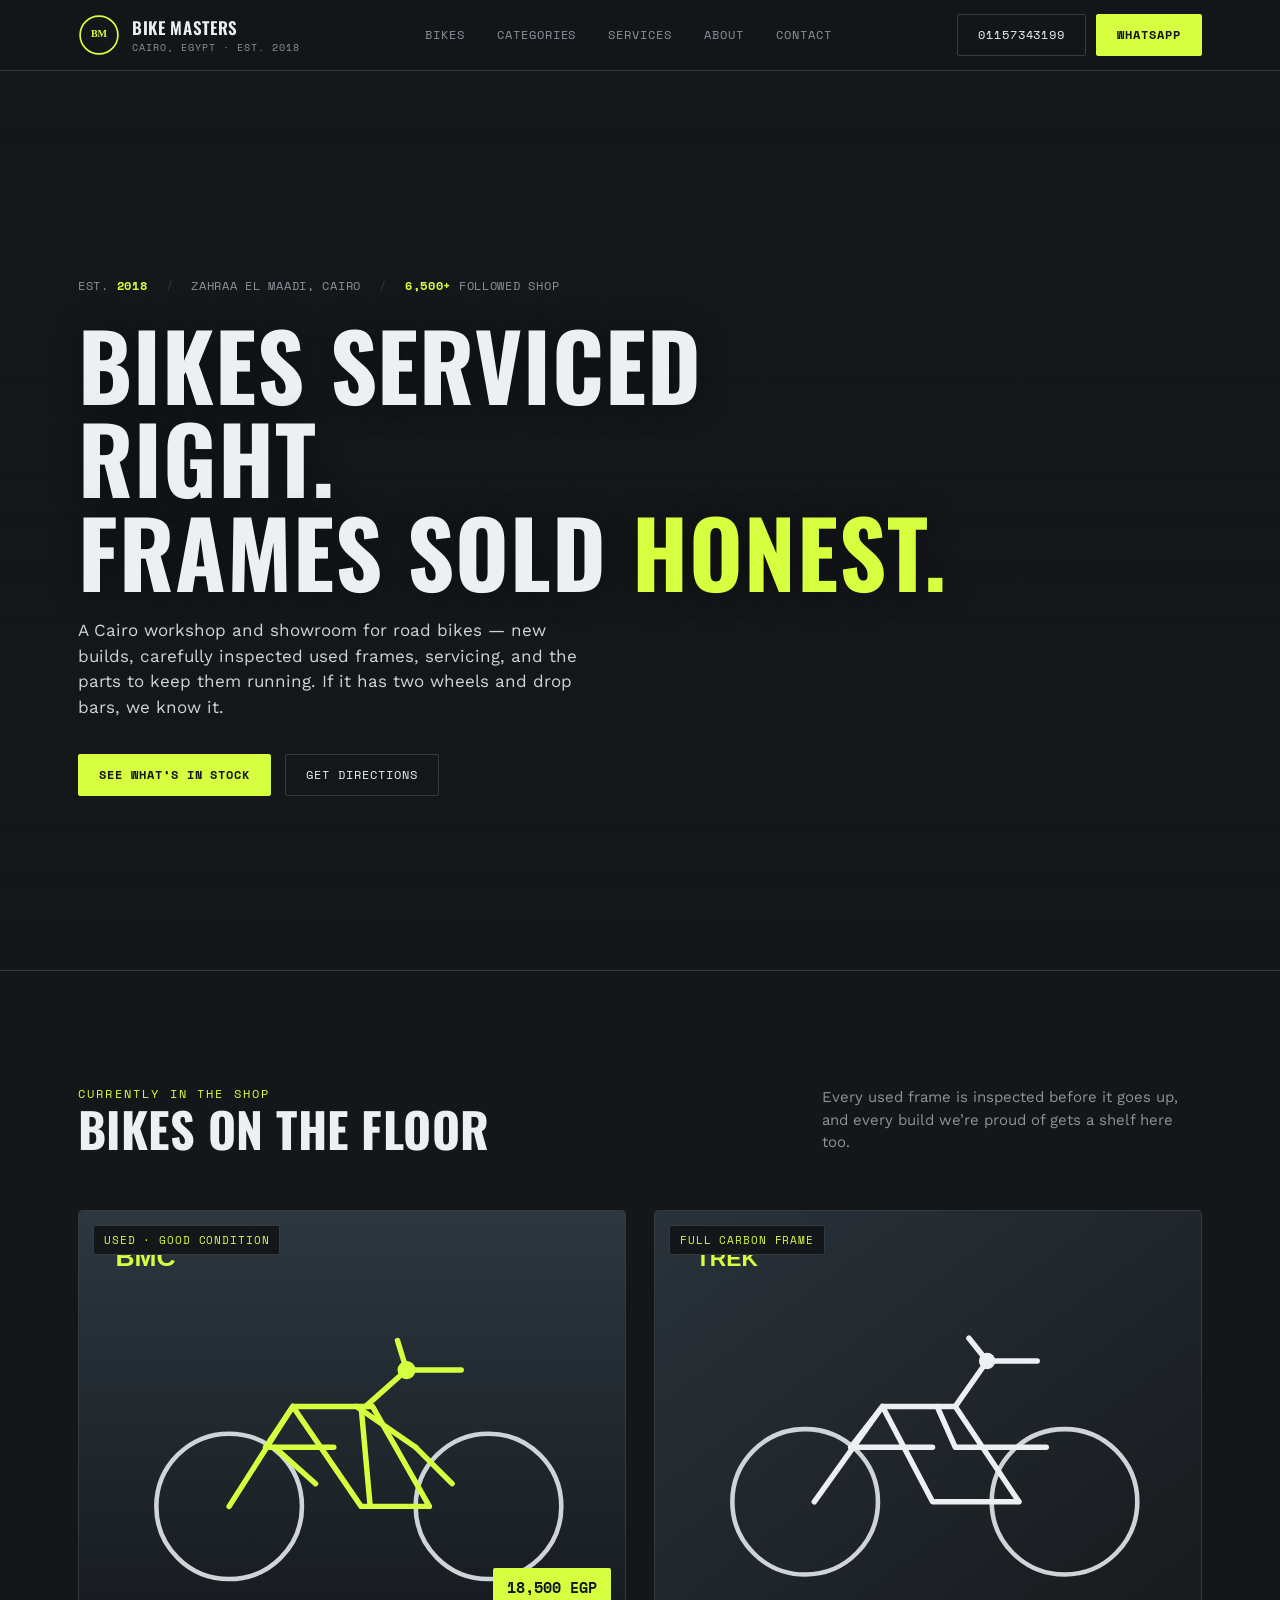
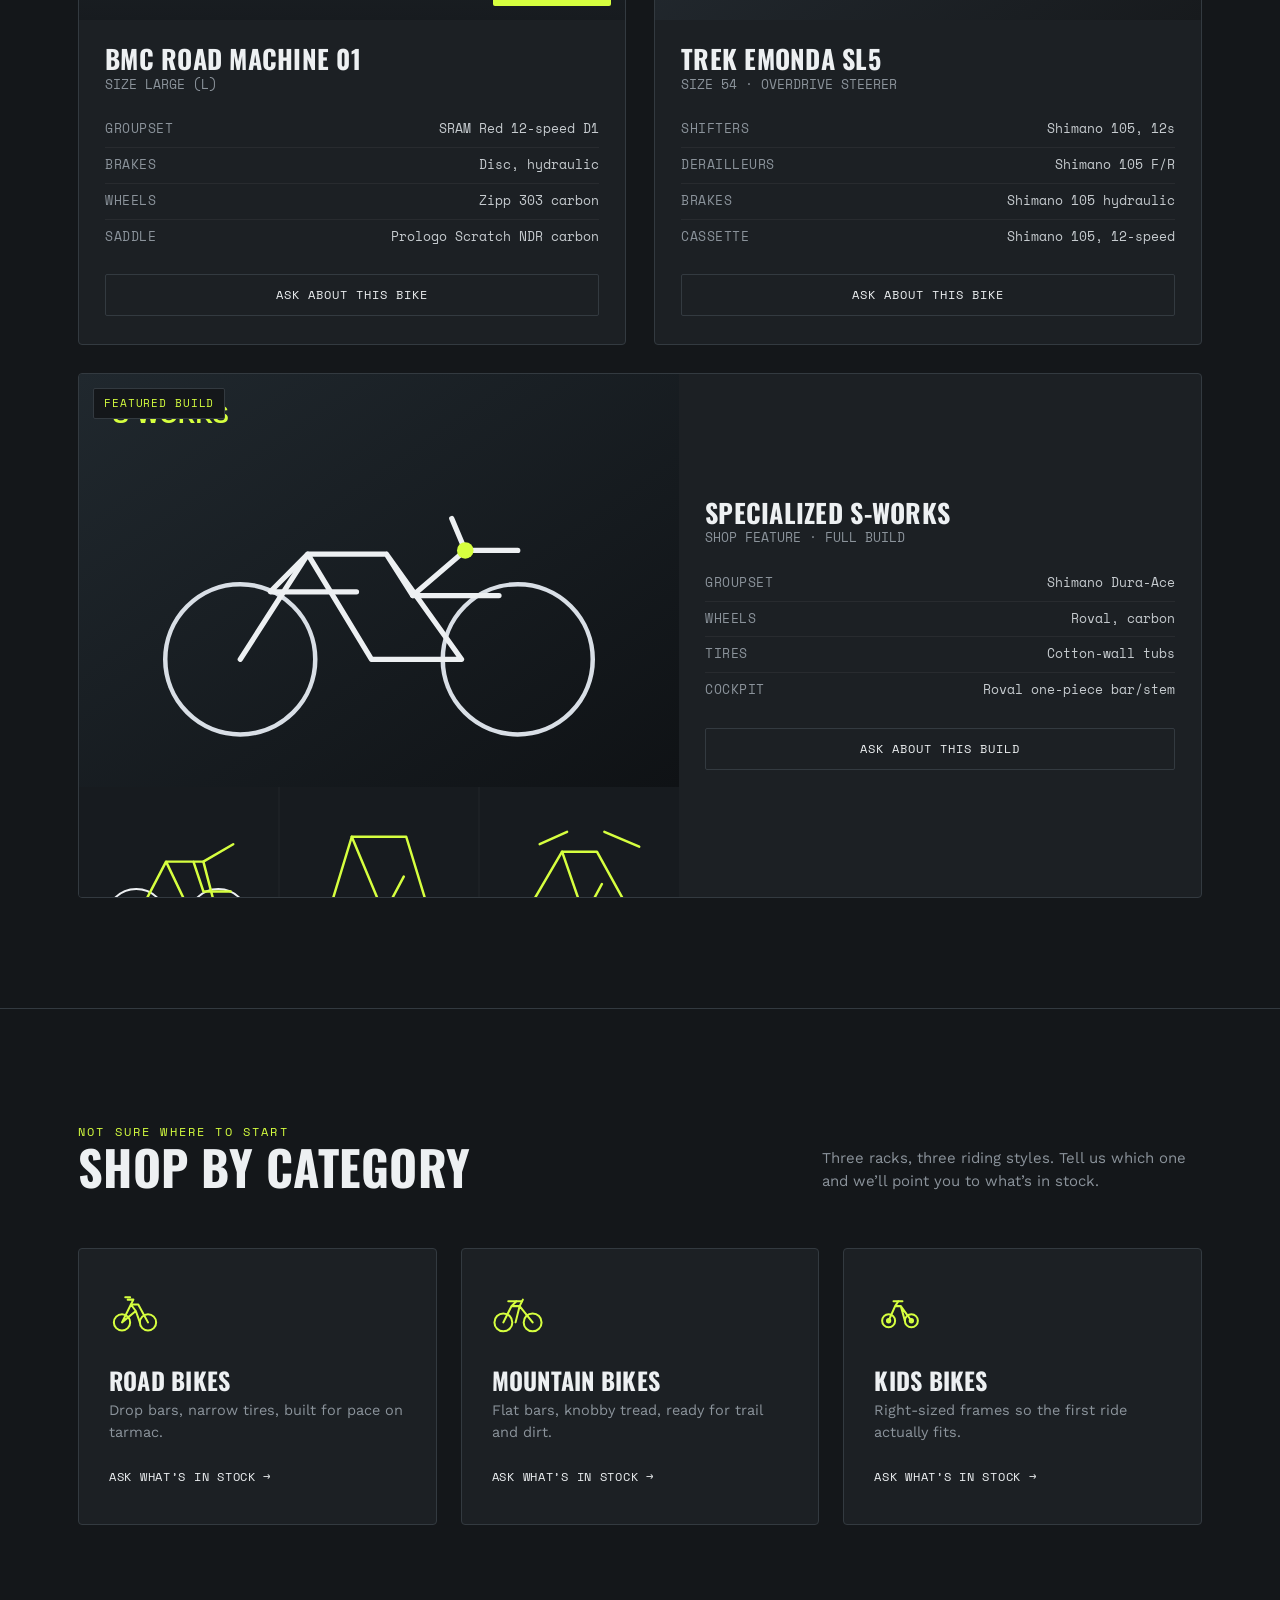
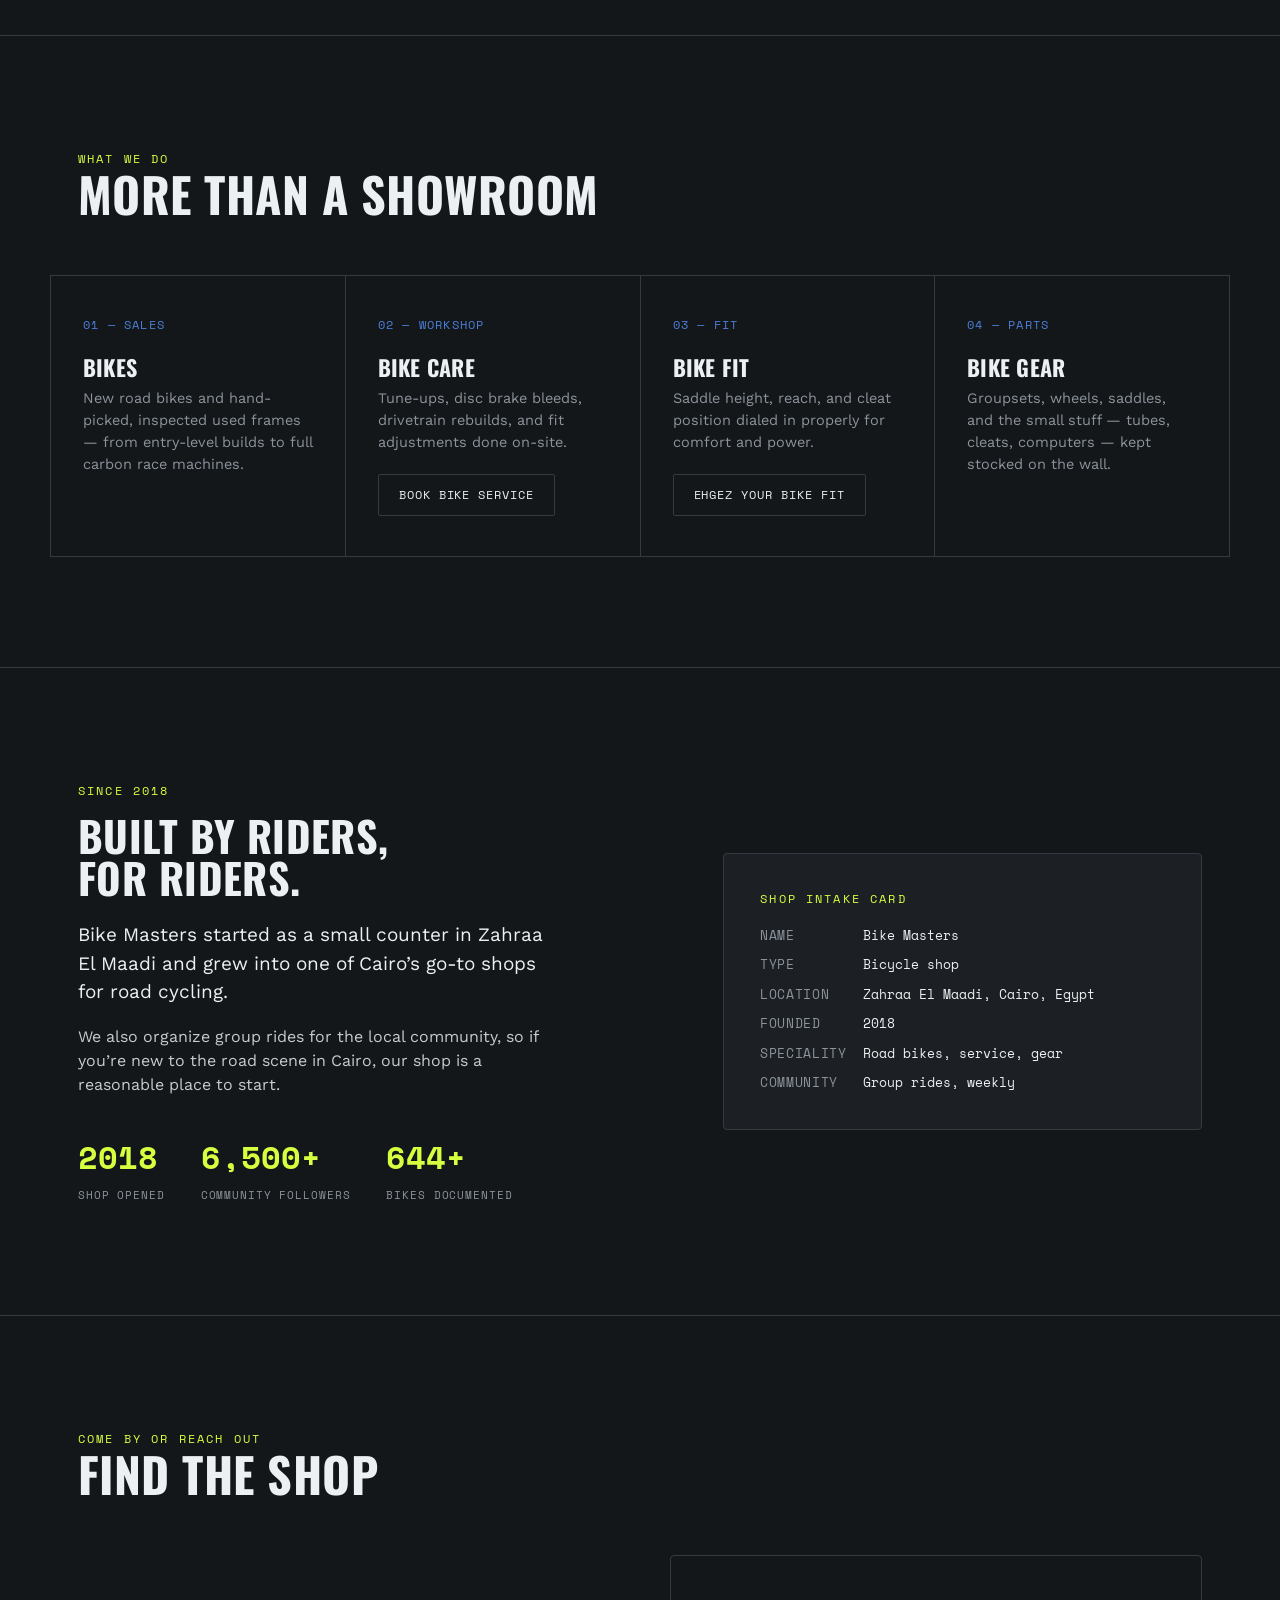
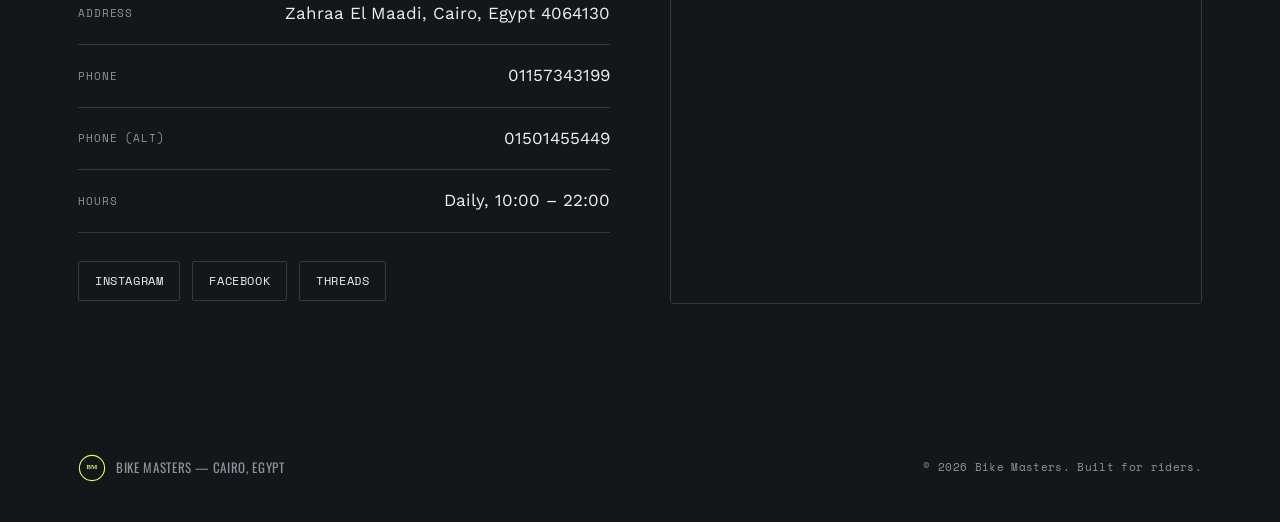
==== index.html @ 9526dd36 "Update: Add new Bike Masters website with styles and images" ====
<!DOCTYPE html>
<html lang="en">
  <head>
    <meta charset="UTF-8" />
    <meta name="viewport" content="width=device-width, initial-scale=1.0" />
    <title>Bike Masters — Cairo</title>
    <meta
      name="description"
      content="Bike Masters — Cairo's shop for road bikes, servicing, and bike gear."
    />
    <link rel="preconnect" href="https://fonts.googleapis.com" />
    <link rel="preconnect" href="https://fonts.gstatic.com" crossorigin />
    <link
      href="https://fonts.googleapis.com/css2?family=Oswald:wght@400;500;600;700&family=Work+Sans:wght@400;500;600;700&family=Space+Mono:wght@400;700&display=swap"
      rel="stylesheet"
    />
    <link rel="stylesheet" href="styles.css" />
  </head>
  <body>
    <header>
      <nav class="wrap nav">
        <a href="#top" class="brand" aria-label="Bike Masters home">
          <img src="images/logo.svg" alt="Bike Masters logo" />
          <span class="brand-text">Bike Masters<span>Cairo, Egypt · Est. 2018</span></span>
        </a>

        <div class="nav-links">
          <a href="#bikes">Bikes</a>
          <a href="#categories">Categories</a>
          <a href="#services">Services</a>
          <a href="#about">About</a>
          <a href="#contact">Contact</a>
        </div>

        <div class="nav-cta">
          <a class="btn btn-ghost" href="tel:+201157343199">01157343199</a>
          <a class="btn btn-primary" href="https://wa.me/201501455449" target="_blank" rel="noreferrer">WhatsApp</a>
        </div>
      </nav>
    </header>

    <main id="top">
      <section class="hero">
        <div class="hero-bg"></div>
        <div class="wrap hero-content">
          <div class="meter-line">
            <span>EST. <b>2018</b></span>
            <span class="dot">/</span>
            <span>ZAHRAA EL MAADI, CAIRO</span>
            <span class="dot">/</span>
            <span><b>6,500+</b> FOLLOWED SHOP</span>
          </div>

          <h1>Bikes serviced right.<br />Frames sold <em>honest.</em></h1>
          <p>
            A Cairo workshop and showroom for road bikes — new builds, carefully inspected used frames,
            servicing, and the parts to keep them running. If it has two wheels and drop bars, we know it.
          </p>

          <div class="hero-actions">
            <a class="btn btn-primary" href="#bikes">See what’s in stock</a>
            <a class="btn btn-ghost" href="#contact">Get directions</a>
          </div>
        </div>
      </section>

      <section id="bikes">
        <div class="wrap">
          <div class="section-head">
            <div>
              <span class="eyebrow">Currently in the shop</span>
              <h2>Bikes on the floor</h2>
            </div>
            <p>
              Every used frame is inspected before it goes up, and every build we’re proud of gets a shelf here too.
            </p>
          </div>

          <div class="bikes-grid">
            <article class="ticket">
              <div class="ticket-photo">
                <img src="images/bmc-road-machine.svg" alt="BMC Road Machine" />
                <span class="ticket-badge">Used · Good condition</span>
                <span class="ticket-price">18,500 EGP</span>
              </div>
              <div class="ticket-body">
                <h3>BMC Road Machine 01</h3>
                <div class="ticket-sub">SIZE LARGE (L)</div>
                <ul class="spec-list">
                  <li><span>Groupset</span><span>SRAM Red 12-speed D1</span></li>
                  <li><span>Brakes</span><span>Disc, hydraulic</span></li>
                  <li><span>Wheels</span><span>Zipp 303 carbon</span></li>
                  <li><span>Saddle</span><span>Prologo Scratch NDR carbon</span></li>
                </ul>
                <div class="ticket-cta">
                  <a class="btn btn-ghost full" href="https://wa.me/201554553024" target="_blank" rel="noreferrer">Ask about this bike</a>
                </div>
              </div>
            </article>

            <article class="ticket">
              <div class="ticket-photo">
                <img src="images/trek-emonda-sl5.svg" alt="Trek Emonda SL5" />
                <span class="ticket-badge">Full carbon frame</span>
              </div>
              <div class="ticket-body">
                <h3>TREK Emonda SL5</h3>
                <div class="ticket-sub">SIZE 54 · OVERDRIVE STEERER</div>
                <ul class="spec-list">
                  <li><span>Shifters</span><span>Shimano 105, 12s</span></li>
                  <li><span>Derailleurs</span><span>Shimano 105 F/R</span></li>
                  <li><span>Brakes</span><span>Shimano 105 hydraulic</span></li>
                  <li><span>Cassette</span><span>Shimano 105, 12-speed</span></li>
                </ul>
                <div class="ticket-cta">
                  <a class="btn btn-ghost full" href="https://wa.me/201157343199" target="_blank" rel="noreferrer">Ask about this bike</a>
                </div>
              </div>
            </article>

            <article class="ticket ticket-wide">
              <div class="ticket-photo">
                <img class="gallery-main" src="images/swork-main.svg" alt="Specialized S-Works" />
                <div class="gallery-thumbs">
                  <img src="images/swork-detail-1.svg" alt="S-Works detail 1" />
                  <img src="images/swork-detail-2.svg" alt="S-Works detail 2" />
                  <img src="images/swork-detail-3.svg" alt="S-Works detail 3" />
                </div>
                <span class="ticket-badge">Featured build</span>
              </div>

              <div class="ticket-body">
                <h3>Specialized S-Works</h3>
                <div class="ticket-sub">SHOP FEATURE · FULL BUILD</div>
                <ul class="spec-list">
                  <li><span>Groupset</span><span>Shimano Dura-Ace</span></li>
                  <li><span>Wheels</span><span>Roval, carbon</span></li>
                  <li><span>Tires</span><span>Cotton-wall tubs</span></li>
                  <li><span>Cockpit</span><span>Roval one-piece bar/stem</span></li>
                </ul>
                <div class="ticket-cta">
                  <a class="btn btn-ghost full" href="https://wa.me/201157343199" target="_blank" rel="noreferrer">Ask about this build</a>
                </div>
              </div>
            </article>
          </div>
        </div>
      </section>

      <section id="categories">
        <div class="wrap">
          <div class="section-head">
            <div>
              <span class="eyebrow">Not sure where to start</span>
              <h2>Shop by category</h2>
            </div>
            <p>Three racks, three riding styles. Tell us which one and we’ll point you to what’s in stock.</p>
          </div>

          <div class="category-grid">
            <a class="category-card" href="https://wa.me/201157343199?text=Looking%20for%20a%20road%20bike" target="_blank" rel="noreferrer">
              <svg class="category-icon" viewBox="0 0 64 64" aria-hidden="true"><circle cx="16" cy="46" r="10"/><circle cx="48" cy="46" r="10"/><path d="M16 46L27 24H36M48 46L36 24M27 24L33 32M16 46L33 32M33 32L38 46"/><path d="M23 18H30L27 24"/><path d="M20 15L26 15"/></svg>
              <h3>Road bikes</h3>
              <p>Drop bars, narrow tires, built for pace on tarmac.</p>
              <span class="category-link">Ask what’s in stock →</span>
            </a>

            <a class="category-card" href="https://wa.me/201157343199?text=Looking%20for%20a%20mountain%20bike" target="_blank" rel="noreferrer">
              <svg class="category-icon" viewBox="0 0 64 64" aria-hidden="true"><circle cx="14" cy="46" r="11"/><circle cx="50" cy="46" r="11"/><path d="M14 46L24 26H34L29 46M50 46L34 26M24 26L30 20H37"/><path d="M30 20L20 20"/><path d="M34 26L38 18"/></svg>
              <h3>Mountain bikes</h3>
              <p>Flat bars, knobby tread, ready for trail and dirt.</p>
              <span class="category-link">Ask what’s in stock →</span>
            </a>

            <a class="category-card" href="https://wa.me/201157343199?text=Looking%20for%20a%20kids%20bike" target="_blank" rel="noreferrer">
              <svg class="category-icon" viewBox="0 0 64 64" aria-hidden="true"><circle cx="18" cy="44" r="8"/><circle cx="46" cy="44" r="8"/><path d="M18 44L26 26H33L38 44M46 44L33 26M26 26L30 20H35"/><path d="M30 20L24 20"/><circle cx="18" cy="44" r="2" fill="currentColor"/><circle cx="46" cy="44" r="2" fill="currentColor"/></svg>
              <h3>Kids bikes</h3>
              <p>Right-sized frames so the first ride actually fits.</p>
              <span class="category-link">Ask what’s in stock →</span>
            </a>
          </div>
        </div>
      </section>

      <section id="services">
        <div class="wrap">
          <div class="section-head">
            <div>
              <span class="eyebrow">What we do</span>
              <h2>More than a showroom</h2>
            </div>
          </div>
        </div>

        <div class="wrap no-pad">
          <div class="services-grid">
            <div class="service">
              <span class="num">01 — SALES</span>
              <h3>Bikes</h3>
              <p>New road bikes and hand-picked, inspected used frames — from entry-level builds to full carbon race machines.</p>
            </div>
            <div class="service">
              <span class="num">02 — WORKSHOP</span>
              <h3>Bike care</h3>
              <p>Tune-ups, disc brake bleeds, drivetrain rebuilds, and fit adjustments done on-site.</p>
              <a class="btn btn-ghost service-cta" href="https://wa.me/201157343199?text=Book%20bike%20service" target="_blank" rel="noreferrer">Book bike service</a>
            </div>
            <div class="service">
              <span class="num">03 — FIT</span>
              <h3>Bike fit</h3>
              <p>Saddle height, reach, and cleat position dialed in properly for comfort and power.</p>
              <a class="btn btn-ghost service-cta" href="https://wa.me/201157343199?text=Ehgez%20bike%20fit" target="_blank" rel="noreferrer">Ehgez your bike fit</a>
            </div>
            <div class="service">
              <span class="num">04 — PARTS</span>
              <h3>Bike gear</h3>
              <p>Groupsets, wheels, saddles, and the small stuff — tubes, cleats, computers — kept stocked on the wall.</p>
            </div>
          </div>
        </div>
      </section>

      <section id="about">
        <div class="wrap">
          <div class="about-grid">
            <div class="about-copy">
              <span class="eyebrow">Since 2018</span>
              <h2>Built by riders,<br />for riders.</h2>
              <p>Bike Masters started as a small counter in Zahraa El Maadi and grew into one of Cairo’s go-to shops for road cycling.</p>
              <p>We also organize group rides for the local community, so if you’re new to the road scene in Cairo, our shop is a reasonable place to start.</p>

              <div class="stat-row">
                <div class="stat"><b>2018</b><span>Shop opened</span></div>
                <div class="stat"><b>6,500+</b><span>Community followers</span></div>
                <div class="stat"><b>644+</b><span>Bikes documented</span></div>
              </div>
            </div>

            <div class="about-panel">
              <span class="eyebrow">Shop intake card</span>
              <dl>
                <dt>Name</dt><dd>Bike Masters</dd>
                <dt>Type</dt><dd>Bicycle shop</dd>
                <dt>Location</dt><dd>Zahraa El Maadi, Cairo, Egypt</dd>
                <dt>Founded</dt><dd>2018</dd>
                <dt>Speciality</dt><dd>Road bikes, service, gear</dd>
                <dt>Community</dt><dd>Group rides, weekly</dd>
              </dl>
            </div>
          </div>
        </div>
      </section>

      <section id="contact" class="no-border">
        <div class="wrap">
          <div class="section-head">
            <div>
              <span class="eyebrow">Come by or reach out</span>
              <h2>Find the shop</h2>
            </div>
          </div>

          <div class="contact-grid">
            <div>
              <div class="contact-list">
                <div class="contact-item">
                  <span class="label">Address</span>
                  <span class="value">Zahraa El Maadi, Cairo, Egypt 4064130</span>
                </div>
                <div class="contact-item">
                  <span class="label">Phone</span>
                  <a class="value" href="tel:+201157343199">01157343199</a>
                </div>
                <div class="contact-item">
                  <span class="label">Phone (alt)</span>
                  <a class="value" href="tel:+201501455449">01501455449</a>
                </div>
                <div class="contact-item">
                  <span class="label">Hours</span>
                  <span class="value">Daily, 10:00 – 22:00</span>
                </div>
              </div>

              <div class="social-row">
                <a href="https://instagram.com/bike_masters10" target="_blank" rel="noreferrer">Instagram</a>
                <a href="#">Facebook</a>
                <a href="#">Threads</a>
              </div>
            </div>

            <div class="map-frame">
              <iframe
                loading="lazy"
                src="https://maps.google.com/maps?q=Bike%20Masters%2C%20Zahraa%20El%20Maadi%2C%20Cairo%2C%20Egypt&t=&z=14&ie=UTF8&iwloc=&output=embed"
                title="Map to Bike Masters, Cairo"
              ></iframe>
            </div>
          </div>
        </div>
      </section>
    </main>

    <footer>
      <div class="wrap footer-row">
        <div class="footer-brand">
          <img src="images/logo.svg" alt="Bike Masters small logo" />
          <span>Bike Masters — Cairo, Egypt</span>
        </div>
        <span class="fine">© 2026 Bike Masters. Built for riders.</span>
      </div>
    </footer>
  </body>
</html>
---- styles.css ----
:root {
  --asphalt: #14171a;
  --surface: #1c2024;
  --surface-raised: #24292e;
  --hairline: #333a40;
  --chalk: #edf0f2;
  --muted: #8b939b;
  --lime: #d6ff3f;
  --blue: #4b7fd6;
  --radius-s: 2px;
  --radius-m: 4px;
}

* {
  box-sizing: border-box;
  margin: 0;
  padding: 0;
}

html {
  scroll-behavior: smooth;
}

body {
  background: var(--asphalt);
  color: var(--chalk);
  font-family: "Work Sans", sans-serif;
  line-height: 1.5;
  -webkit-font-smoothing: antialiased;
}

img {
  max-width: 100%;
  display: block;
}

a {
  color: inherit;
  text-decoration: none;
}

section {
  padding: 110px 0;
  border-bottom: 1px solid var(--hairline);
}

.no-border {
  border-bottom: none;
}

.wrap {
  max-width: 1180px;
  margin: 0 auto;
  padding: 0 28px;
}

.no-pad {
  padding: 0;
}

.eyebrow {
  font-family: "Space Mono", monospace;
  font-size: 12px;
  letter-spacing: 0.18em;
  text-transform: uppercase;
  color: var(--lime);
}

h1,
h2,
h3 {
  font-family: "Oswald", sans-serif;
  text-transform: uppercase;
  line-height: 1.02;
  letter-spacing: 0.01em;
}

:focus-visible {
  outline: 2px solid var(--lime);
  outline-offset: 3px;
}

header {
  position: sticky;
  top: 0;
  z-index: 100;
  background: rgba(20, 23, 26, 0.86);
  backdrop-filter: blur(10px);
  border-bottom: 1px solid var(--hairline);
}

.nav {
  display: flex;
  align-items: center;
  justify-content: space-between;
  padding-top: 14px;
  padding-bottom: 14px;
}

.brand {
  display: flex;
  align-items: center;
  gap: 12px;
}

.brand img {
  height: 42px;
  width: 42px;
  border-radius: 50%;
}

.brand-text {
  font-family: "Oswald", sans-serif;
  font-weight: 600;
  letter-spacing: 0.04em;
  font-size: 17px;
  text-transform: uppercase;
}

.brand-text span {
  display: block;
  font-family: "Space Mono", monospace;
  font-size: 10px;
  letter-spacing: 0.1em;
  color: var(--muted);
  text-transform: uppercase;
  font-weight: 400;
}

.nav-links {
  display: flex;
  align-items: center;
  gap: 32px;
}

.nav-links a {
  font-family: "Space Mono", monospace;
  font-size: 12px;
  letter-spacing: 0.08em;
  text-transform: uppercase;
  color: var(--muted);
  transition: color 0.15s ease;
}

.nav-links a:hover,
.nav-links a:focus-visible {
  color: var(--chalk);
}

.btn {
  display: inline-flex;
  align-items: center;
  justify-content: center;
  gap: 8px;
  font-family: "Space Mono", monospace;
  font-size: 12px;
  letter-spacing: 0.08em;
  text-transform: uppercase;
  padding: 11px 20px;
  border-radius: var(--radius-s);
  border: 1px solid var(--hairline);
  transition: all 0.15s ease;
  white-space: nowrap;
}

.btn-primary {
  background: var(--lime);
  color: var(--asphalt);
  border-color: var(--lime);
  font-weight: 700;
}

.btn-primary:hover,
.btn-primary:focus-visible {
  background: #c3ec2c;
}

.btn-ghost {
  color: var(--chalk);
}

.btn-ghost:hover,
.btn-ghost:focus-visible {
  border-color: var(--chalk);
}

.nav-cta {
  display: flex;
  gap: 10px;
}

.hero {
  position: relative;
  min-height: 100vh;
  display: flex;
  align-items: flex-end;
  overflow: hidden;
  padding-top: 90px;
}

.hero-bg {
  position: absolute;
  inset: 0;
  background-image: linear-gradient(180deg, rgba(20,23,26,0.35) 0%, rgba(20,23,26,0.55) 45%, var(--asphalt) 96%), url("images/swork-main.jpg");
  background-size: cover;
  background-position: center 20%;
  filter: saturate(0.9);
}

.hero-content {
  position: relative;
  z-index: 2;
  width: 100%;
  padding-bottom: 64px;
}

.meter-line {
  display: flex;
  flex-wrap: wrap;
  gap: 6px 18px;
  font-family: "Space Mono", monospace;
  font-size: 12px;
  letter-spacing: 0.06em;
  color: var(--muted);
  margin-bottom: 22px;
  text-transform: uppercase;
}

.meter-line b {
  color: var(--lime);
  font-weight: 700;
}

.meter-line .dot {
  color: var(--hairline);
}

.hero h1 {
  font-size: clamp(40px, 8vw, 92px);
  max-width: 900px;
  color: var(--chalk);
  text-shadow: 0 2px 30px rgba(0, 0, 0, 0.4);
}

.hero h1 em {
  font-style: normal;
  color: var(--lime);
}

.hero p {
  max-width: 520px;
  color: #cfd4d8;
  font-size: 17px;
  margin-top: 20px;
}

.hero-actions {
  display: flex;
  gap: 14px;
  margin-top: 34px;
  flex-wrap: wrap;
}

.section-head {
  display: flex;
  justify-content: space-between;
  align-items: flex-end;
  gap: 24px;
  margin-bottom: 56px;
  flex-wrap: wrap;
}

.section-head h2 {
  font-size: clamp(30px, 4.5vw, 48px);
}

.section-head p {
  color: var(--muted);
  max-width: 380px;
  font-size: 15px;
}

.bikes-grid {
  display: grid;
  grid-template-columns: 1fr 1fr;
  gap: 28px;
}

.ticket {
  background: var(--surface);
  border: 1px solid var(--hairline);
  border-radius: var(--radius-m);
  overflow: hidden;
  position: relative;
  transition: border-color 0.2s ease, transform 0.2s ease;
}

.ticket:hover {
  border-color: #4a525a;
  transform: translateY(-3px);
}

.ticket-photo {
  position: relative;
  aspect-ratio: 4 / 3;
  overflow: hidden;
}

.ticket-photo img {
  width: 100%;
  height: 100%;
  object-fit: cover;
}

.ticket-badge {
  position: absolute;
  top: 14px;
  left: 14px;
  background: var(--asphalt);
  border: 1px solid var(--hairline);
  color: var(--lime);
  font-family: "Space Mono", monospace;
  font-size: 11px;
  letter-spacing: 0.08em;
  text-transform: uppercase;
  padding: 6px 10px;
  border-radius: var(--radius-s);
}

.ticket-price {
  position: absolute;
  bottom: 14px;
  right: 14px;
  background: var(--lime);
  color: var(--asphalt);
  font-family: "Space Mono", monospace;
  font-weight: 700;
  font-size: 15px;
  padding: 8px 14px;
  border-radius: var(--radius-s);
}

.ticket-body {
  padding: 26px 26px 28px;
}

.ticket-body h3 {
  font-size: 26px;
  margin-bottom: 2px;
}

.ticket-sub {
  color: var(--muted);
  font-size: 13px;
  font-family: "Space Mono", monospace;
  margin-bottom: 18px;
}

.spec-list {
  list-style: none;
}

.spec-list li {
  display: flex;
  justify-content: space-between;
  gap: 10px;
  font-family: "Space Mono", monospace;
  font-size: 12.5px;
  padding: 8px 0;
  border-bottom: 1px solid rgba(255, 255, 255, 0.05);
  color: #c6cbcf;
}

.spec-list li span:first-child {
  color: var(--muted);
  text-transform: uppercase;
  letter-spacing: 0.04em;
}

.spec-list li:last-child {
  border-bottom: none;
}

.ticket-cta {
  margin-top: 20px;
  display: flex;
}

.full {
  width: 100%;
}

.ticket-wide {
  grid-column: 1 / -1;
  display: grid;
  grid-template-columns: 1.15fr 1fr;
}

.ticket-wide .ticket-photo {
  aspect-ratio: auto;
  display: flex;
  flex-direction: column;
  min-height: 420px;
}

.ticket-wide .gallery-main {
  flex: 1 1 auto;
  width: 100%;
  min-height: 0;
  object-fit: cover;
}

.gallery-thumbs {
  display: grid;
  grid-template-columns: repeat(3, 1fr);
  gap: 2px;
  height: 110px;
  flex: 0 0 auto;
}

.gallery-thumbs img {
  width: 100%;
  height: 100%;
  object-fit: cover;
  display: block;
}

.ticket-wide .ticket-body {
  display: flex;
  flex-direction: column;
  justify-content: center;
}

.category-grid {
  display: grid;
  grid-template-columns: repeat(3, 1fr);
  gap: 24px;
}

.category-card {
  display: block;
  background: var(--surface);
  border: 1px solid var(--hairline);
  border-radius: var(--radius-m);
  padding: 36px 30px;
  transition: border-color 0.2s ease, transform 0.2s ease, background 0.2s ease;
}

.category-card:hover,
.category-card:focus-visible {
  border-color: var(--lime);
  transform: translateY(-3px);
  background: var(--surface-raised);
}

.category-icon {
  width: 52px;
  height: 52px;
  color: var(--lime);
  margin-bottom: 24px;
}

.category-icon circle,
.category-icon path {
  stroke: currentColor;
  fill: none;
  stroke-width: 2.5;
  stroke-linecap: round;
  stroke-linejoin: round;
}

.category-card h3 {
  font-size: 24px;
  margin-bottom: 8px;
}

.category-card p {
  color: var(--muted);
  font-size: 14.5px;
  margin-bottom: 20px;
}

.category-link {
  font-family: "Space Mono", monospace;
  font-size: 12px;
  letter-spacing: 0.06em;
  text-transform: uppercase;
  color: var(--chalk);
}

.services-grid {
  display: grid;
  grid-template-columns: repeat(4, 1fr);
  gap: 1px;
  background: var(--hairline);
  border: 1px solid var(--hairline);
}

.service {
  background: var(--asphalt);
  padding: 40px 32px;
  transition: background 0.2s ease;
}

.service:hover {
  background: var(--surface);
}

.service .num {
  font-family: "Space Mono", monospace;
  color: var(--blue);
  font-size: 12px;
  letter-spacing: 0.1em;
  margin-bottom: 22px;
  display: block;
}

.service h3 {
  font-size: 22px;
  margin-bottom: 10px;
}

.service p {
  color: var(--muted);
  font-size: 14.5px;
  max-width: 280px;
}

.service-cta {
  margin-top: 20px;
  display: inline-flex;
}

.about-grid {
  display: grid;
  grid-template-columns: 1.1fr 0.9fr;
  gap: 60px;
  align-items: center;
}

.about-copy p {
  color: #c6cbcf;
  font-size: 16px;
  margin-bottom: 18px;
  max-width: 480px;
}

.about-copy p:first-of-type {
  font-size: 19px;
  color: var(--chalk);
}

.about-copy h2 {
  margin: 12px 0 22px;
  font-size: clamp(28px, 4vw, 42px);
}

.stat-row {
  display: flex;
  gap: 36px;
  margin-top: 36px;
  flex-wrap: wrap;
}

.stat {
  font-family: "Space Mono", monospace;
}

.stat b {
  display: block;
  font-size: 32px;
  color: var(--lime);
  font-weight: 700;
}

.stat span {
  font-size: 11px;
  letter-spacing: 0.08em;
  text-transform: uppercase;
  color: var(--muted);
}

.about-panel {
  background: var(--surface);
  border: 1px solid var(--hairline);
  border-radius: var(--radius-m);
  padding: 36px;
  font-family: "Space Mono", monospace;
}

.about-panel .eyebrow {
  margin-bottom: 18px;
  display: block;
}

.about-panel dl {
  display: grid;
  grid-template-columns: auto 1fr;
  gap: 10px 16px;
  font-size: 13px;
}

.about-panel dt {
  color: var(--muted);
  text-transform: uppercase;
  letter-spacing: 0.05em;
}

.about-panel dd {
  color: var(--chalk);
}

.contact-grid {
  display: grid;
  grid-template-columns: 1fr 1fr;
  gap: 60px;
}

.contact-list {
  margin-top: 28px;
}

.contact-item {
  display: flex;
  justify-content: space-between;
  align-items: center;
  padding: 18px 0;
  border-bottom: 1px solid var(--hairline);
}

.contact-item .label {
  font-family: "Space Mono", monospace;
  font-size: 11px;
  letter-spacing: 0.08em;
  text-transform: uppercase;
  color: var(--muted);
}

.contact-item .value {
  font-size: 17px;
}

.contact-item a.value:hover,
.contact-item a.value:focus-visible {
  color: var(--lime);
}

.social-row {
  display: flex;
  gap: 12px;
  margin-top: 28px;
  flex-wrap: wrap;
}

.social-row a {
  border: 1px solid var(--hairline);
  border-radius: var(--radius-s);
  padding: 10px 16px;
  font-family: "Space Mono", monospace;
  font-size: 12px;
  letter-spacing: 0.05em;
  text-transform: uppercase;
  transition: border-color 0.15s ease, color 0.15s ease;
}

.social-row a:hover,
.social-row a:focus-visible {
  border-color: var(--lime);
  color: var(--lime);
}

.map-frame {
  border: 1px solid var(--hairline);
  border-radius: var(--radius-m);
  overflow: hidden;
  height: 100%;
  min-height: 340px;
}

.map-frame iframe {
  width: 100%;
  height: 100%;
  min-height: 340px;
  filter: grayscale(0.4) invert(0.92) contrast(0.9);
  border: 0;
}

footer {
  padding: 40px 0;
}

.footer-row {
  display: flex;
  justify-content: space-between;
  align-items: center;
  flex-wrap: wrap;
  gap: 16px;
}

.footer-brand {
  display: flex;
  align-items: center;
  gap: 10px;
}

.footer-brand img {
  height: 28px;
  width: 28px;
  border-radius: 50%;
}

.footer-brand span {
  font-family: "Oswald", sans-serif;
  text-transform: uppercase;
  font-size: 13px;
  letter-spacing: 0.05em;
  color: var(--muted);
}

.fine {
  font-family: "Space Mono", monospace;
  font-size: 11px;
  color: var(--muted);
  letter-spacing: 0.03em;
}

@media (max-width: 860px) {
  .nav-links {
    display: none;
  }

  .bikes-grid {
    grid-template-columns: 1fr;
  }

  .services-grid {
    grid-template-columns: 1fr 1fr;
  }

  .category-grid {
    grid-template-columns: 1fr;
  }

  .about-grid,
  .contact-grid {
    grid-template-columns: 1fr;
  }

  section {
    padding: 72px 0;
  }

  .hero {
    padding-top: 150px;
  }

  .ticket-wide {
    grid-template-columns: 1fr;
  }

  .ticket-wide .ticket-photo {
    min-height: 320px;
  }
}

@media (max-width: 600px) {
  .nav {
    padding: 14px 20px;
    flex-wrap: wrap;
    row-gap: 10px;
  }

  .brand-text {
    font-size: 15px;
  }

  .brand-text span {
    font-size: 9px;
  }

  .nav-cta {
    width: 100%;
  }

  .nav-cta .btn {
    flex: 1;
  }

  .wrap {
    padding: 0 20px;
  }

  .hero {
    padding-top: 130px;
  }

  .meter-line {
    font-size: 11px;
  }

  .hero-actions {
    flex-direction: column;
  }

  .hero-actions .btn {
    justify-content: center;
  }

  .services-grid {
    grid-template-columns: 1fr;
  }
}
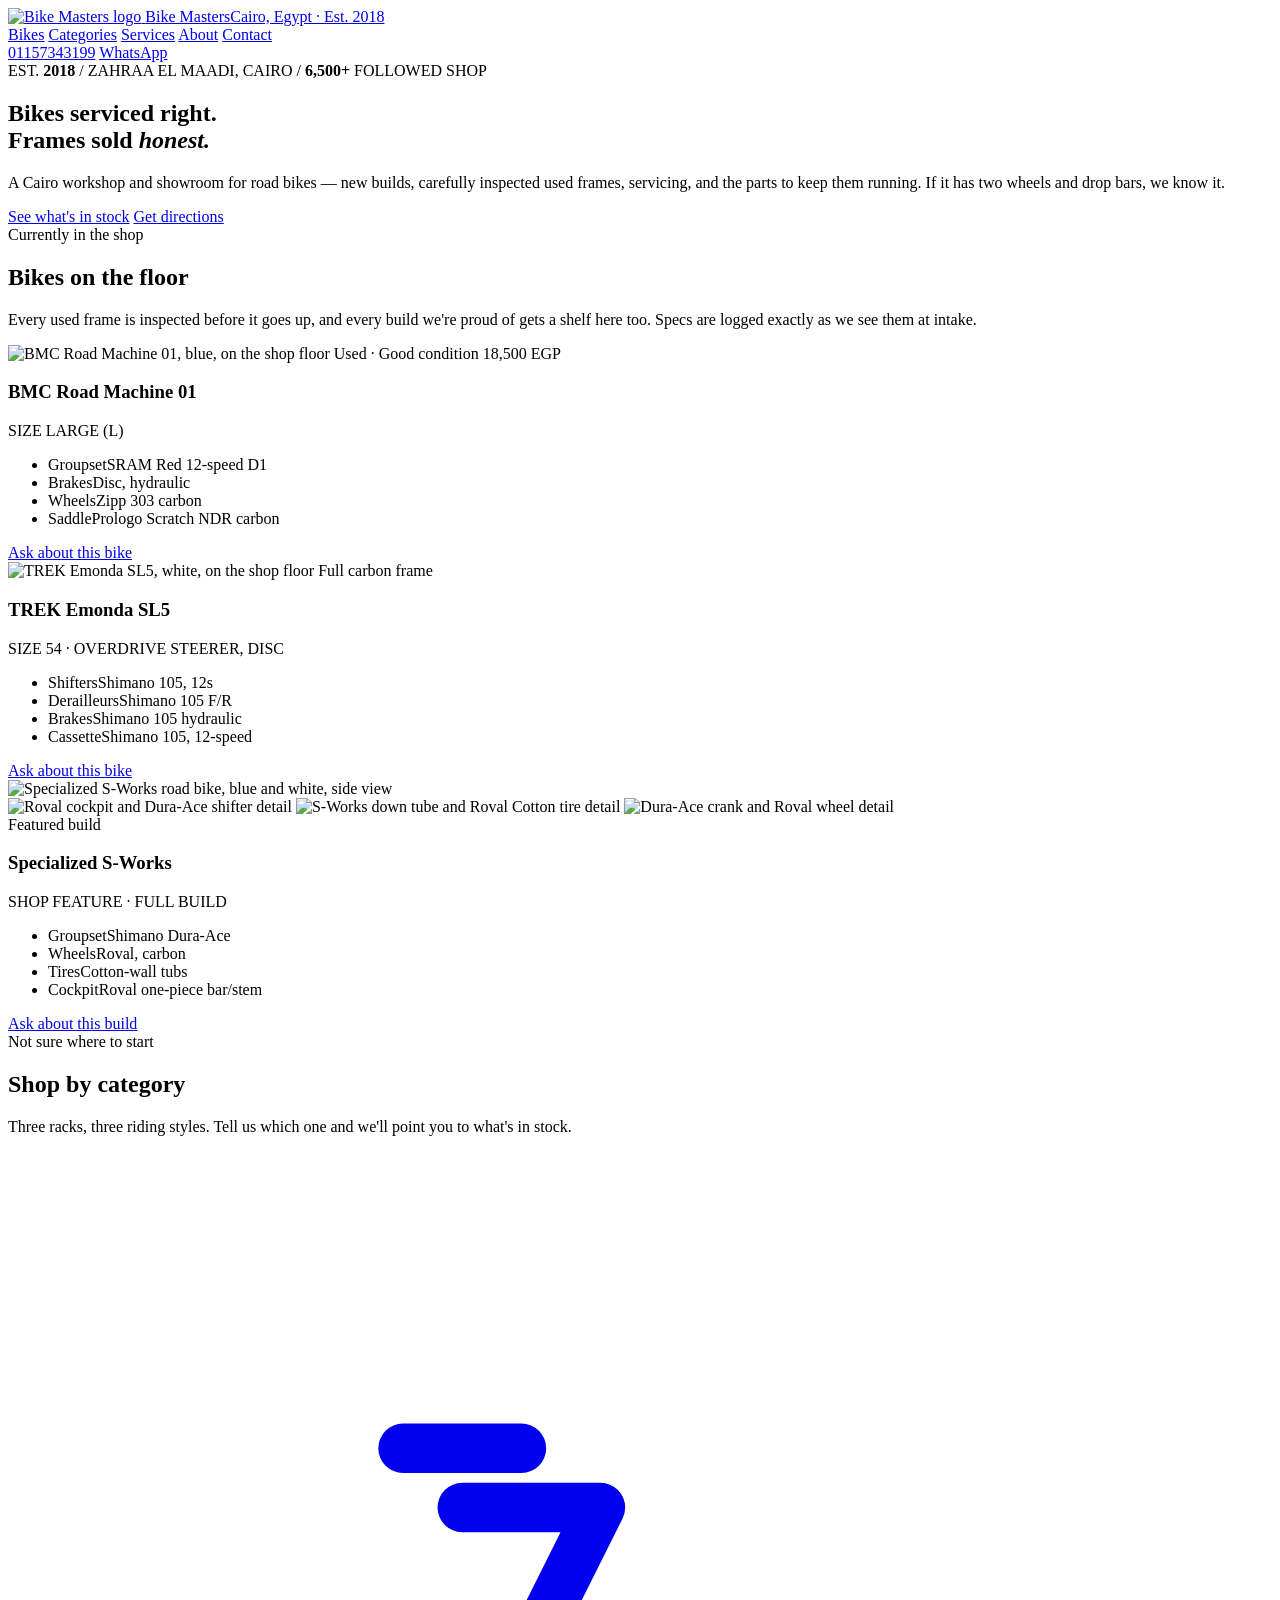
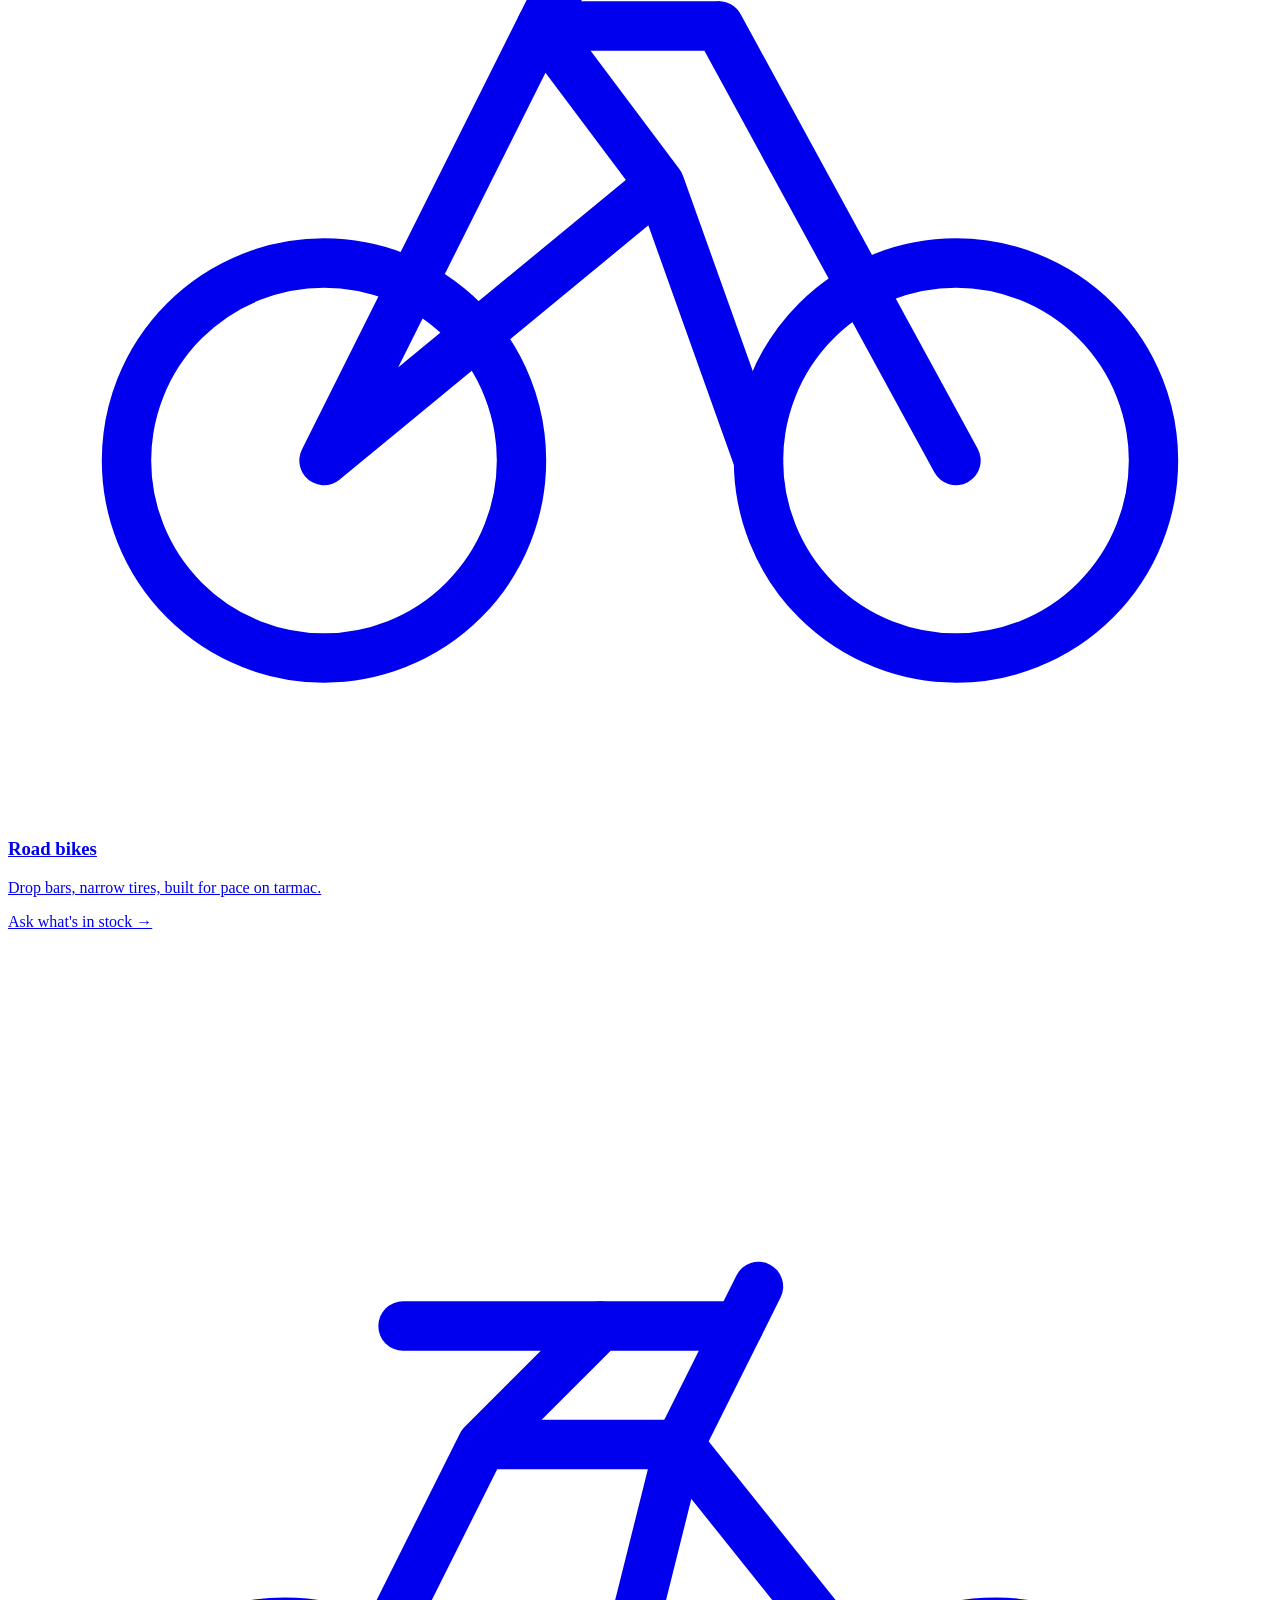
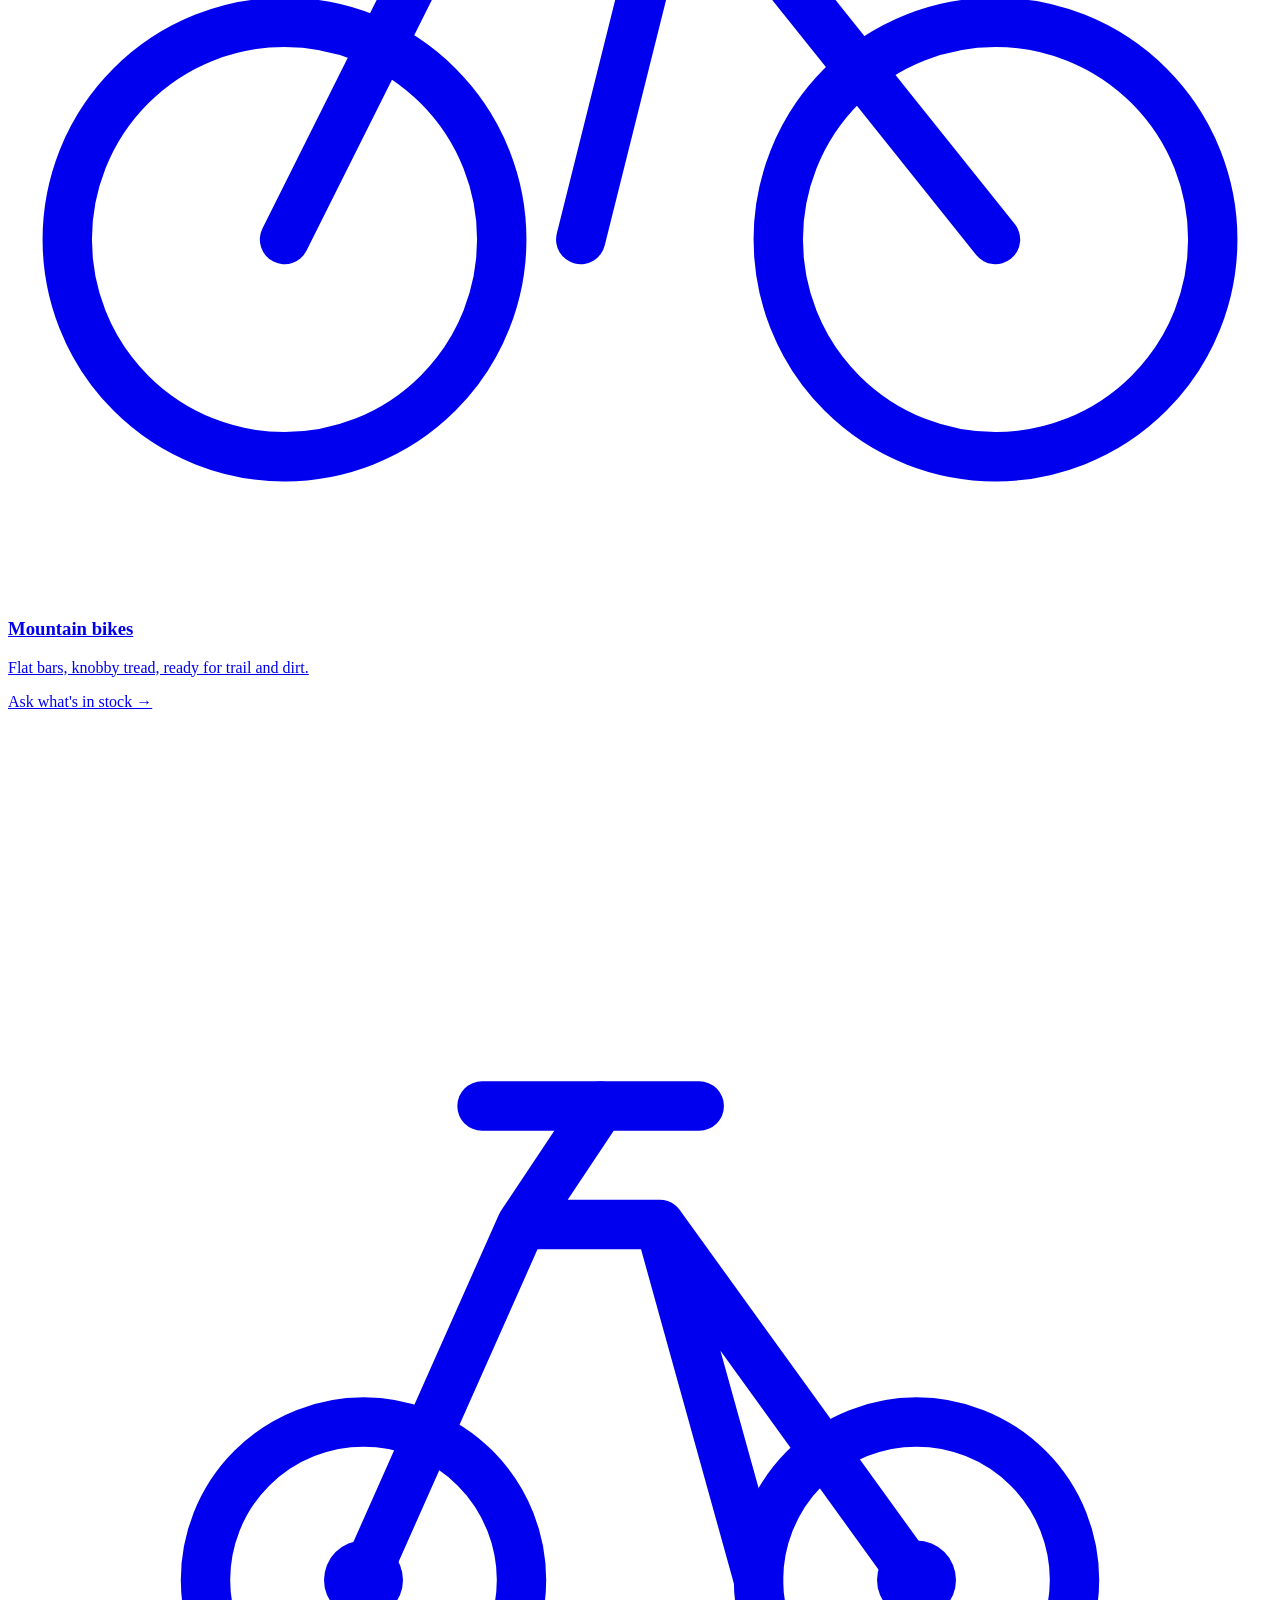
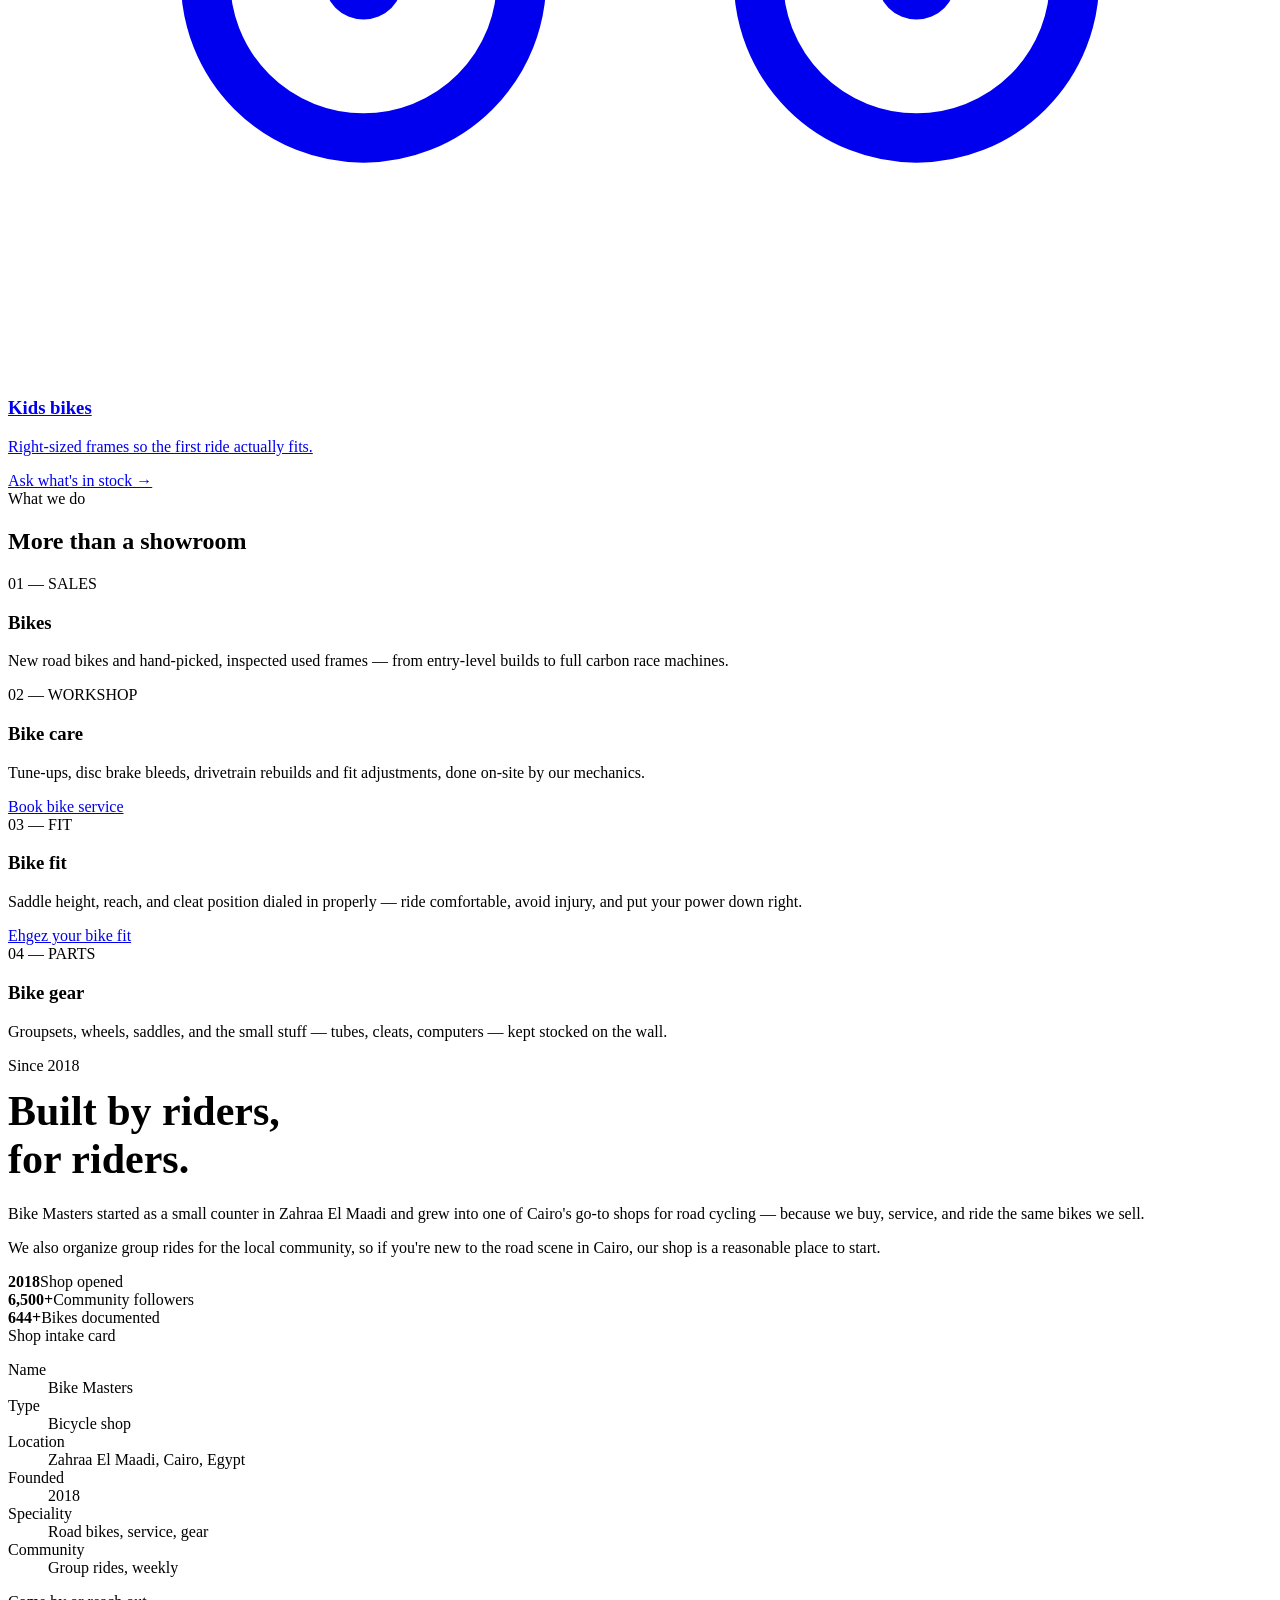
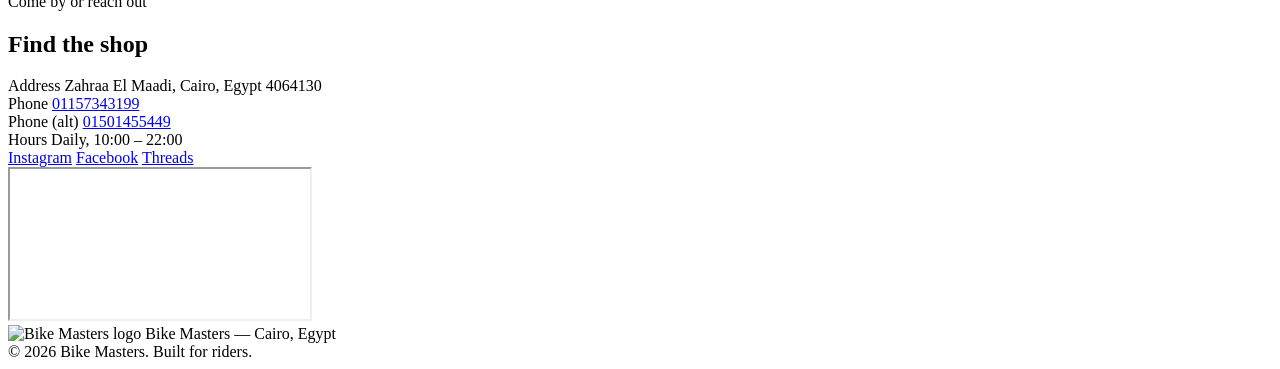
==== commit 4694f5a4: "Add files via upload" ====
--- a/index.html
+++ b/index.html
@@ -1,313 +1,316 @@
 <!DOCTYPE html>
 <html lang="en">
-  <head>
-    <meta charset="UTF-8" />
-    <meta name="viewport" content="width=device-width, initial-scale=1.0" />
-    <title>Bike Masters — Cairo</title>
-    <meta
-      name="description"
-      content="Bike Masters — Cairo's shop for road bikes, servicing, and bike gear."
-    />
-    <link rel="preconnect" href="https://fonts.googleapis.com" />
-    <link rel="preconnect" href="https://fonts.gstatic.com" crossorigin />
-    <link
-      href="https://fonts.googleapis.com/css2?family=Oswald:wght@400;500;600;700&family=Work+Sans:wght@400;500;600;700&family=Space+Mono:wght@400;700&display=swap"
-      rel="stylesheet"
-    />
-    <link rel="stylesheet" href="styles.css" />
-  </head>
-  <body>
-    <header>
-      <nav class="wrap nav">
-        <a href="#top" class="brand" aria-label="Bike Masters home">
-          <img src="images/logo.svg" alt="Bike Masters logo" />
-          <span class="brand-text">Bike Masters<span>Cairo, Egypt · Est. 2018</span></span>
+<head>
+<meta charset="UTF-8">
+<meta name="viewport" content="width=device-width, initial-scale=1.0">
+<title>Bike Masters — Cairo, Egypt</title>
+<meta name="description" content="Bike Masters — Cairo's shop for serious road bikes, service and gear. Established 2018.">
+<link rel="preconnect" href="https://fonts.googleapis.com">
+<link rel="preconnect" href="https://fonts.gstatic.com" crossorigin>
+<link href="https://fonts.googleapis.com/css2?family=Oswald:wght@400;500;600;700&family=Work+Sans:wght@400;500;600&family=Space+Mono:wght@400;700&display=swap" rel="stylesheet">
+
+    <link rel="stylesheet" href="css/style.css">
+</head>
+<body>
+
+<header>
+  <nav>
+    <a href="#top" class="brand">
+      <img src="assets/img-002.png" alt="Bike Masters logo">
+      <span class="brand-text">Bike Masters<span>Cairo, Egypt · Est. 2018</span></span>
+    </a>
+    <div class="nav-links">
+      <a href="#bikes">Bikes</a>
+      <a href="#categories">Categories</a>
+      <a href="#services">Services</a>
+      <a href="#about">About</a>
+      <a href="#contact">Contact</a>
+    </div>
+    <div class="nav-cta">
+      <a class="btn btn-ghost" href="tel:+201157343199">01157343199</a>
+      <a class="btn btn-primary" href="https://wa.me/201501455449" target="_blank" rel="noopener">WhatsApp</a>
+    </div>
+  </nav>
+</header>
+
+<main id="top">
+
+  <section class="hero" style="border-bottom:1px solid var(--hairline); padding:0;">
+    <div class="hero-bg"></div>
+    <div class="wrap hero-content">
+      <div class="meter-line">
+        <span>EST. <b>2018</b></span>
+        <span class="dot">/</span>
+        <span>ZAHRAA EL MAADI, CAIRO</span>
+        <span class="dot">/</span>
+        <span><b>6,500+</b> FOLLOWED SHOP</span>
+      </div>
+      <h1>Bikes serviced right.<br>Frames sold <em>honest.</em></h1>
+      <p>A Cairo workshop and showroom for road bikes — new builds, carefully inspected used frames, servicing, and the parts to keep them running. If it has two wheels and drop bars, we know it.</p>
+      <div class="hero-actions">
+        <a class="btn btn-primary" href="#bikes">See what's in stock</a>
+        <a class="btn btn-ghost" href="#contact">Get directions</a>
+      </div>
+    </div>
+  </section>
+
+  <section id="bikes">
+    <div class="wrap">
+      <div class="section-head">
+        <div>
+          <span class="eyebrow">Currently in the shop</span>
+          <h2>Bikes on the floor</h2>
+        </div>
+        <p>Every used frame is inspected before it goes up, and every build we're proud of gets a shelf here too. Specs are logged exactly as we see them at intake.</p>
+      </div>
+
+      <div class="bikes-grid">
+
+        <article class="ticket">
+          <div class="ticket-photo">
+            <img src="assets/img-001.jpg" alt="BMC Road Machine 01, blue, on the shop floor">
+            <span class="ticket-badge">Used · Good condition</span>
+            <span class="ticket-price">18,500 EGP</span>
+          </div>
+          <div class="ticket-body">
+            <h3>BMC Road Machine 01</h3>
+            <div class="ticket-sub">SIZE LARGE (L)</div>
+            <div class="ticket-perf"></div>
+            <ul class="spec-list">
+              <li><span>Groupset</span><span>SRAM Red 12-speed D1</span></li>
+              <li><span>Brakes</span><span>Disc, hydraulic</span></li>
+              <li><span>Wheels</span><span>Zipp 303 carbon</span></li>
+              <li><span>Saddle</span><span>Prologo Scratch NDR carbon</span></li>
+            </ul>
+            <div class="ticket-cta">
+              <a class="btn btn-ghost" style="width:100%; justify-content:center;" href="https://wa.me/201554553024" target="_blank" rel="noopener">Ask about this bike</a>
+            </div>
+          </div>
+        </article>
+
+        <article class="ticket">
+          <div class="ticket-photo">
+            <img src="assets/img-003.jpg" alt="TREK Emonda SL5, white, on the shop floor">
+            <span class="ticket-badge">Full carbon frame</span>
+          </div>
+          <div class="ticket-body">
+            <h3>TREK Emonda SL5</h3>
+            <div class="ticket-sub">SIZE 54 · OVERDRIVE STEERER, DISC</div>
+            <div class="ticket-perf"></div>
+            <ul class="spec-list">
+              <li><span>Shifters</span><span>Shimano 105, 12s</span></li>
+              <li><span>Derailleurs</span><span>Shimano 105 F/R</span></li>
+              <li><span>Brakes</span><span>Shimano 105 hydraulic</span></li>
+              <li><span>Cassette</span><span>Shimano 105, 12-speed</span></li>
+            </ul>
+            <div class="ticket-cta">
+              <a class="btn btn-ghost" style="width:100%; justify-content:center;" href="https://wa.me/201157343199" target="_blank" rel="noopener">Ask about this bike</a>
+            </div>
+          </div>
+        </article>
+
+        <article class="ticket ticket-wide">
+          <div class="ticket-photo">
+            <img class="gallery-main" src="assets/img-004.jpg" alt="Specialized S-Works road bike, blue and white, side view">
+            <div class="gallery-thumbs">
+              <img src="assets/img-005.jpg" alt="Roval cockpit and Dura-Ace shifter detail">
+              <img src="assets/img-006.jpg" alt="S-Works down tube and Roval Cotton tire detail">
+              <img src="assets/img-007.jpg" alt="Dura-Ace crank and Roval wheel detail">
+            </div>
+            <span class="ticket-badge">Featured build</span>
+          </div>
+          <div class="ticket-body">
+            <h3>Specialized S-Works</h3>
+            <div class="ticket-sub">SHOP FEATURE · FULL BUILD</div>
+            <div class="ticket-perf"></div>
+            <ul class="spec-list">
+              <li><span>Groupset</span><span>Shimano Dura-Ace</span></li>
+              <li><span>Wheels</span><span>Roval, carbon</span></li>
+              <li><span>Tires</span><span>Cotton-wall tubs</span></li>
+              <li><span>Cockpit</span><span>Roval one-piece bar/stem</span></li>
+            </ul>
+            <div class="ticket-cta">
+              <a class="btn btn-ghost" style="width:100%; justify-content:center;" href="https://wa.me/201157343199" target="_blank" rel="noopener">Ask about this build</a>
+            </div>
+          </div>
+        </article>
+
+      </div>
+    </div>
+  </section>
+
+  <section id="categories">
+    <div class="wrap">
+      <div class="section-head">
+        <div>
+          <span class="eyebrow">Not sure where to start</span>
+          <h2>Shop by category</h2>
+        </div>
+        <p>Three racks, three riding styles. Tell us which one and we'll point you to what's in stock.</p>
+      </div>
+
+      <div class="category-grid">
+        <a class="category-card" href="https://wa.me/201157343199?text=Looking%20for%20a%20road%20bike" target="_blank" rel="noopener">
+          <svg class="category-icon" viewBox="0 0 64 64" fill="none" xmlns="http://www.w3.org/2000/svg">
+            <circle cx="16" cy="46" r="10" stroke="currentColor" stroke-width="2.5"/>
+            <circle cx="48" cy="46" r="10" stroke="currentColor" stroke-width="2.5"/>
+            <path d="M16 46L27 24H36M48 46L36 24M27 24L33 32M16 46L33 32M33 32L38 46" stroke="currentColor" stroke-width="2.5" stroke-linecap="round" stroke-linejoin="round"/>
+            <path d="M23 18H30L27 24" stroke="currentColor" stroke-width="2.5" stroke-linecap="round" stroke-linejoin="round"/>
+            <path d="M20 15L26 15" stroke="currentColor" stroke-width="2.5" stroke-linecap="round"/>
+          </svg>
+          <h3>Road bikes</h3>
+          <p>Drop bars, narrow tires, built for pace on tarmac.</p>
+          <span class="category-link">Ask what's in stock →</span>
         </a>
 
-        <div class="nav-links">
-          <a href="#bikes">Bikes</a>
-          <a href="#categories">Categories</a>
-          <a href="#services">Services</a>
-          <a href="#about">About</a>
-          <a href="#contact">Contact</a>
-        </div>
-
-        <div class="nav-cta">
-          <a class="btn btn-ghost" href="tel:+201157343199">01157343199</a>
-          <a class="btn btn-primary" href="https://wa.me/201501455449" target="_blank" rel="noreferrer">WhatsApp</a>
-        </div>
-      </nav>
-    </header>
-
-    <main id="top">
-      <section class="hero">
-        <div class="hero-bg"></div>
-        <div class="wrap hero-content">
-          <div class="meter-line">
-            <span>EST. <b>2018</b></span>
-            <span class="dot">/</span>
-            <span>ZAHRAA EL MAADI, CAIRO</span>
-            <span class="dot">/</span>
-            <span><b>6,500+</b> FOLLOWED SHOP</span>
-          </div>
-
-          <h1>Bikes serviced right.<br />Frames sold <em>honest.</em></h1>
-          <p>
-            A Cairo workshop and showroom for road bikes — new builds, carefully inspected used frames,
-            servicing, and the parts to keep them running. If it has two wheels and drop bars, we know it.
-          </p>
-
-          <div class="hero-actions">
-            <a class="btn btn-primary" href="#bikes">See what’s in stock</a>
-            <a class="btn btn-ghost" href="#contact">Get directions</a>
-          </div>
-        </div>
-      </section>
-
-      <section id="bikes">
-        <div class="wrap">
-          <div class="section-head">
-            <div>
-              <span class="eyebrow">Currently in the shop</span>
-              <h2>Bikes on the floor</h2>
-            </div>
-            <p>
-              Every used frame is inspected before it goes up, and every build we’re proud of gets a shelf here too.
-            </p>
-          </div>
-
-          <div class="bikes-grid">
-            <article class="ticket">
-              <div class="ticket-photo">
-                <img src="images/bmc-road-machine.svg" alt="BMC Road Machine" />
-                <span class="ticket-badge">Used · Good condition</span>
-                <span class="ticket-price">18,500 EGP</span>
-              </div>
-              <div class="ticket-body">
-                <h3>BMC Road Machine 01</h3>
-                <div class="ticket-sub">SIZE LARGE (L)</div>
-                <ul class="spec-list">
-                  <li><span>Groupset</span><span>SRAM Red 12-speed D1</span></li>
-                  <li><span>Brakes</span><span>Disc, hydraulic</span></li>
-                  <li><span>Wheels</span><span>Zipp 303 carbon</span></li>
-                  <li><span>Saddle</span><span>Prologo Scratch NDR carbon</span></li>
-                </ul>
-                <div class="ticket-cta">
-                  <a class="btn btn-ghost full" href="https://wa.me/201554553024" target="_blank" rel="noreferrer">Ask about this bike</a>
-                </div>
-              </div>
-            </article>
-
-            <article class="ticket">
-              <div class="ticket-photo">
-                <img src="images/trek-emonda-sl5.svg" alt="Trek Emonda SL5" />
-                <span class="ticket-badge">Full carbon frame</span>
-              </div>
-              <div class="ticket-body">
-                <h3>TREK Emonda SL5</h3>
-                <div class="ticket-sub">SIZE 54 · OVERDRIVE STEERER</div>
-                <ul class="spec-list">
-                  <li><span>Shifters</span><span>Shimano 105, 12s</span></li>
-                  <li><span>Derailleurs</span><span>Shimano 105 F/R</span></li>
-                  <li><span>Brakes</span><span>Shimano 105 hydraulic</span></li>
-                  <li><span>Cassette</span><span>Shimano 105, 12-speed</span></li>
-                </ul>
-                <div class="ticket-cta">
-                  <a class="btn btn-ghost full" href="https://wa.me/201157343199" target="_blank" rel="noreferrer">Ask about this bike</a>
-                </div>
-              </div>
-            </article>
-
-            <article class="ticket ticket-wide">
-              <div class="ticket-photo">
-                <img class="gallery-main" src="images/swork-main.svg" alt="Specialized S-Works" />
-                <div class="gallery-thumbs">
-                  <img src="images/swork-detail-1.svg" alt="S-Works detail 1" />
-                  <img src="images/swork-detail-2.svg" alt="S-Works detail 2" />
-                  <img src="images/swork-detail-3.svg" alt="S-Works detail 3" />
-                </div>
-                <span class="ticket-badge">Featured build</span>
-              </div>
-
-              <div class="ticket-body">
-                <h3>Specialized S-Works</h3>
-                <div class="ticket-sub">SHOP FEATURE · FULL BUILD</div>
-                <ul class="spec-list">
-                  <li><span>Groupset</span><span>Shimano Dura-Ace</span></li>
-                  <li><span>Wheels</span><span>Roval, carbon</span></li>
-                  <li><span>Tires</span><span>Cotton-wall tubs</span></li>
-                  <li><span>Cockpit</span><span>Roval one-piece bar/stem</span></li>
-                </ul>
-                <div class="ticket-cta">
-                  <a class="btn btn-ghost full" href="https://wa.me/201157343199" target="_blank" rel="noreferrer">Ask about this build</a>
-                </div>
-              </div>
-            </article>
-          </div>
-        </div>
-      </section>
-
-      <section id="categories">
-        <div class="wrap">
-          <div class="section-head">
-            <div>
-              <span class="eyebrow">Not sure where to start</span>
-              <h2>Shop by category</h2>
-            </div>
-            <p>Three racks, three riding styles. Tell us which one and we’ll point you to what’s in stock.</p>
-          </div>
-
-          <div class="category-grid">
-            <a class="category-card" href="https://wa.me/201157343199?text=Looking%20for%20a%20road%20bike" target="_blank" rel="noreferrer">
-              <svg class="category-icon" viewBox="0 0 64 64" aria-hidden="true"><circle cx="16" cy="46" r="10"/><circle cx="48" cy="46" r="10"/><path d="M16 46L27 24H36M48 46L36 24M27 24L33 32M16 46L33 32M33 32L38 46"/><path d="M23 18H30L27 24"/><path d="M20 15L26 15"/></svg>
-              <h3>Road bikes</h3>
-              <p>Drop bars, narrow tires, built for pace on tarmac.</p>
-              <span class="category-link">Ask what’s in stock →</span>
-            </a>
-
-            <a class="category-card" href="https://wa.me/201157343199?text=Looking%20for%20a%20mountain%20bike" target="_blank" rel="noreferrer">
-              <svg class="category-icon" viewBox="0 0 64 64" aria-hidden="true"><circle cx="14" cy="46" r="11"/><circle cx="50" cy="46" r="11"/><path d="M14 46L24 26H34L29 46M50 46L34 26M24 26L30 20H37"/><path d="M30 20L20 20"/><path d="M34 26L38 18"/></svg>
-              <h3>Mountain bikes</h3>
-              <p>Flat bars, knobby tread, ready for trail and dirt.</p>
-              <span class="category-link">Ask what’s in stock →</span>
-            </a>
-
-            <a class="category-card" href="https://wa.me/201157343199?text=Looking%20for%20a%20kids%20bike" target="_blank" rel="noreferrer">
-              <svg class="category-icon" viewBox="0 0 64 64" aria-hidden="true"><circle cx="18" cy="44" r="8"/><circle cx="46" cy="44" r="8"/><path d="M18 44L26 26H33L38 44M46 44L33 26M26 26L30 20H35"/><path d="M30 20L24 20"/><circle cx="18" cy="44" r="2" fill="currentColor"/><circle cx="46" cy="44" r="2" fill="currentColor"/></svg>
-              <h3>Kids bikes</h3>
-              <p>Right-sized frames so the first ride actually fits.</p>
-              <span class="category-link">Ask what’s in stock →</span>
-            </a>
-          </div>
-        </div>
-      </section>
-
-      <section id="services">
-        <div class="wrap">
-          <div class="section-head">
-            <div>
-              <span class="eyebrow">What we do</span>
-              <h2>More than a showroom</h2>
-            </div>
-          </div>
-        </div>
-
-        <div class="wrap no-pad">
-          <div class="services-grid">
-            <div class="service">
-              <span class="num">01 — SALES</span>
-              <h3>Bikes</h3>
-              <p>New road bikes and hand-picked, inspected used frames — from entry-level builds to full carbon race machines.</p>
-            </div>
-            <div class="service">
-              <span class="num">02 — WORKSHOP</span>
-              <h3>Bike care</h3>
-              <p>Tune-ups, disc brake bleeds, drivetrain rebuilds, and fit adjustments done on-site.</p>
-              <a class="btn btn-ghost service-cta" href="https://wa.me/201157343199?text=Book%20bike%20service" target="_blank" rel="noreferrer">Book bike service</a>
-            </div>
-            <div class="service">
-              <span class="num">03 — FIT</span>
-              <h3>Bike fit</h3>
-              <p>Saddle height, reach, and cleat position dialed in properly for comfort and power.</p>
-              <a class="btn btn-ghost service-cta" href="https://wa.me/201157343199?text=Ehgez%20bike%20fit" target="_blank" rel="noreferrer">Ehgez your bike fit</a>
-            </div>
-            <div class="service">
-              <span class="num">04 — PARTS</span>
-              <h3>Bike gear</h3>
-              <p>Groupsets, wheels, saddles, and the small stuff — tubes, cleats, computers — kept stocked on the wall.</p>
-            </div>
-          </div>
-        </div>
-      </section>
-
-      <section id="about">
-        <div class="wrap">
-          <div class="about-grid">
-            <div class="about-copy">
-              <span class="eyebrow">Since 2018</span>
-              <h2>Built by riders,<br />for riders.</h2>
-              <p>Bike Masters started as a small counter in Zahraa El Maadi and grew into one of Cairo’s go-to shops for road cycling.</p>
-              <p>We also organize group rides for the local community, so if you’re new to the road scene in Cairo, our shop is a reasonable place to start.</p>
-
-              <div class="stat-row">
-                <div class="stat"><b>2018</b><span>Shop opened</span></div>
-                <div class="stat"><b>6,500+</b><span>Community followers</span></div>
-                <div class="stat"><b>644+</b><span>Bikes documented</span></div>
-              </div>
-            </div>
-
-            <div class="about-panel">
-              <span class="eyebrow">Shop intake card</span>
-              <dl>
-                <dt>Name</dt><dd>Bike Masters</dd>
-                <dt>Type</dt><dd>Bicycle shop</dd>
-                <dt>Location</dt><dd>Zahraa El Maadi, Cairo, Egypt</dd>
-                <dt>Founded</dt><dd>2018</dd>
-                <dt>Speciality</dt><dd>Road bikes, service, gear</dd>
-                <dt>Community</dt><dd>Group rides, weekly</dd>
-              </dl>
-            </div>
-          </div>
-        </div>
-      </section>
-
-      <section id="contact" class="no-border">
-        <div class="wrap">
-          <div class="section-head">
-            <div>
-              <span class="eyebrow">Come by or reach out</span>
-              <h2>Find the shop</h2>
-            </div>
-          </div>
-
-          <div class="contact-grid">
-            <div>
-              <div class="contact-list">
-                <div class="contact-item">
-                  <span class="label">Address</span>
-                  <span class="value">Zahraa El Maadi, Cairo, Egypt 4064130</span>
-                </div>
-                <div class="contact-item">
-                  <span class="label">Phone</span>
-                  <a class="value" href="tel:+201157343199">01157343199</a>
-                </div>
-                <div class="contact-item">
-                  <span class="label">Phone (alt)</span>
-                  <a class="value" href="tel:+201501455449">01501455449</a>
-                </div>
-                <div class="contact-item">
-                  <span class="label">Hours</span>
-                  <span class="value">Daily, 10:00 – 22:00</span>
-                </div>
-              </div>
-
-              <div class="social-row">
-                <a href="https://instagram.com/bike_masters10" target="_blank" rel="noreferrer">Instagram</a>
-                <a href="#">Facebook</a>
-                <a href="#">Threads</a>
-              </div>
-            </div>
-
-            <div class="map-frame">
-              <iframe
-                loading="lazy"
-                src="https://maps.google.com/maps?q=Bike%20Masters%2C%20Zahraa%20El%20Maadi%2C%20Cairo%2C%20Egypt&t=&z=14&ie=UTF8&iwloc=&output=embed"
-                title="Map to Bike Masters, Cairo"
-              ></iframe>
-            </div>
-          </div>
-        </div>
-      </section>
-    </main>
-
-    <footer>
-      <div class="wrap footer-row">
-        <div class="footer-brand">
-          <img src="images/logo.svg" alt="Bike Masters small logo" />
-          <span>Bike Masters — Cairo, Egypt</span>
-        </div>
-        <span class="fine">© 2026 Bike Masters. Built for riders.</span>
-      </div>
-    </footer>
-  </body>
+        <a class="category-card" href="https://wa.me/201157343199?text=Looking%20for%20a%20mountain%20bike" target="_blank" rel="noopener">
+          <svg class="category-icon" viewBox="0 0 64 64" fill="none" xmlns="http://www.w3.org/2000/svg">
+            <circle cx="14" cy="46" r="11" stroke="currentColor" stroke-width="2.5"/>
+            <circle cx="50" cy="46" r="11" stroke="currentColor" stroke-width="2.5"/>
+            <path d="M14 46L24 26H34L29 46M50 46L34 26M24 26L30 20H37" stroke="currentColor" stroke-width="2.5" stroke-linecap="round" stroke-linejoin="round"/>
+            <path d="M30 20L20 20" stroke="currentColor" stroke-width="2.5" stroke-linecap="round"/>
+            <path d="M34 26L38 18" stroke="currentColor" stroke-width="2.5" stroke-linecap="round"/>
+          </svg>
+          <h3>Mountain bikes</h3>
+          <p>Flat bars, knobby tread, ready for trail and dirt.</p>
+          <span class="category-link">Ask what's in stock →</span>
+        </a>
+
+        <a class="category-card" href="https://wa.me/201157343199?text=Looking%20for%20a%20kids%20bike" target="_blank" rel="noopener">
+          <svg class="category-icon" viewBox="0 0 64 64" fill="none" xmlns="http://www.w3.org/2000/svg">
+            <circle cx="18" cy="44" r="8" stroke="currentColor" stroke-width="2.5"/>
+            <circle cx="46" cy="44" r="8" stroke="currentColor" stroke-width="2.5"/>
+            <path d="M18 44L26 26H33L38 44M46 44L33 26M26 26L30 20H35" stroke="currentColor" stroke-width="2.5" stroke-linecap="round" stroke-linejoin="round"/>
+            <path d="M30 20L24 20" stroke="currentColor" stroke-width="2.5" stroke-linecap="round"/>
+            <circle cx="18" cy="44" r="2" fill="currentColor"/>
+            <circle cx="46" cy="44" r="2" fill="currentColor"/>
+          </svg>
+          <h3>Kids bikes</h3>
+          <p>Right-sized frames so the first ride actually fits.</p>
+          <span class="category-link">Ask what's in stock →</span>
+        </a>
+      </div>
+    </div>
+  </section>
+
+  <section id="services">
+    <div class="wrap">
+      <div class="section-head">
+        <div>
+          <span class="eyebrow">What we do</span>
+          <h2>More than a showroom</h2>
+        </div>
+      </div>
+    </div>
+    <div class="wrap" style="padding:0;">
+      <div class="services-grid">
+        <div class="service">
+          <span class="num">01 — SALES</span>
+          <h3>Bikes</h3>
+          <p>New road bikes and hand-picked, inspected used frames — from entry-level builds to full carbon race machines.</p>
+        </div>
+        <div class="service">
+          <span class="num">02 — WORKSHOP</span>
+          <h3>Bike care</h3>
+          <p>Tune-ups, disc brake bleeds, drivetrain rebuilds and fit adjustments, done on-site by our mechanics.</p>
+          <a class="btn btn-ghost service-cta" href="https://wa.me/201157343199?text=Book%20bike%20service" target="_blank" rel="noopener">Book bike service</a>
+        </div>
+        <div class="service">
+          <span class="num">03 — FIT</span>
+          <h3>Bike fit</h3>
+          <p>Saddle height, reach, and cleat position dialed in properly — ride comfortable, avoid injury, and put your power down right.</p>
+          <a class="btn btn-ghost service-cta" href="https://wa.me/201157343199?text=Ehgez%20bike%20fit" target="_blank" rel="noopener">Ehgez your bike fit</a>
+        </div>
+        <div class="service">
+          <span class="num">04 — PARTS</span>
+          <h3>Bike gear</h3>
+          <p>Groupsets, wheels, saddles, and the small stuff — tubes, cleats, computers — kept stocked on the wall.</p>
+        </div>
+      </div>
+    </div>
+  </section>
+
+  <section id="about">
+    <div class="wrap">
+      <div class="about-grid">
+        <div class="about-copy">
+          <span class="eyebrow">Since 2018</span>
+          <h2 style="margin:12px 0 22px; font-size:clamp(28px,4vw,42px);">Built by riders,<br>for riders.</h2>
+          <p>Bike Masters started as a small counter in Zahraa El Maadi and grew into one of Cairo's go-to shops for road cycling — because we buy, service, and ride the same bikes we sell.</p>
+          <p>We also organize group rides for the local community, so if you're new to the road scene in Cairo, our shop is a reasonable place to start.</p>
+          <div class="stat-row">
+            <div class="stat"><b>2018</b><span>Shop opened</span></div>
+            <div class="stat"><b>6,500+</b><span>Community followers</span></div>
+            <div class="stat"><b>644+</b><span>Bikes documented</span></div>
+          </div>
+        </div>
+        <div class="about-panel">
+          <span class="eyebrow">Shop intake card</span>
+          <dl>
+            <dt>Name</dt><dd>Bike Masters</dd>
+            <dt>Type</dt><dd>Bicycle shop</dd>
+            <dt>Location</dt><dd>Zahraa El Maadi, Cairo, Egypt</dd>
+            <dt>Founded</dt><dd>2018</dd>
+            <dt>Speciality</dt><dd>Road bikes, service, gear</dd>
+            <dt>Community</dt><dd>Group rides, weekly</dd>
+          </dl>
+        </div>
+      </div>
+    </div>
+  </section>
+
+  <section id="contact" style="border-bottom:none;">
+    <div class="wrap">
+      <div class="section-head">
+        <div>
+          <span class="eyebrow">Come by or reach out</span>
+          <h2>Find the shop</h2>
+        </div>
+      </div>
+      <div class="contact-grid">
+        <div>
+          <div class="contact-list">
+            <div class="contact-item">
+              <span class="label">Address</span>
+              <span class="value">Zahraa El Maadi, Cairo, Egypt 4064130</span>
+            </div>
+            <div class="contact-item">
+              <span class="label">Phone</span>
+              <a class="value" href="tel:+201157343199">01157343199</a>
+            </div>
+            <div class="contact-item">
+              <span class="label">Phone (alt)</span>
+              <a class="value" href="tel:+201501455449">01501455449</a>
+            </div>
+            <div class="contact-item">
+              <span class="label">Hours</span>
+              <span class="value">Daily, 10:00 – 22:00</span>
+            </div>
+          </div>
+          <div class="social-row">
+            <a href="https://instagram.com/bike_masters10" target="_blank" rel="noopener">Instagram</a>
+            <a href="#" target="_blank" rel="noopener">Facebook</a>
+            <a href="#" target="_blank" rel="noopener">Threads</a>
+          </div>
+        </div>
+        <div class="map-frame">
+          <iframe loading="lazy" src="https://maps.google.com/maps?q=Bike%20Masters%2C%20Zahraa%20El%20Maadi%2C%20Cairo%2C%20Egypt&t=&z=14&ie=UTF8&iwloc=&output=embed" title="Map to Bike Masters, Cairo"></iframe>
+        </div>
+      </div>
+    </div>
+  </section>
+
+</main>
+
+<footer>
+  <div class="wrap footer-row">
+    <div class="footer-brand">
+      <img src="assets/img-002.png" alt="Bike Masters logo">
+      <span>Bike Masters — Cairo, Egypt</span>
+    </div>
+    <span class="fine">© 2026 Bike Masters. Built for riders.</span>
+  </div>
+</footer>
+
+</body>
 </html>
